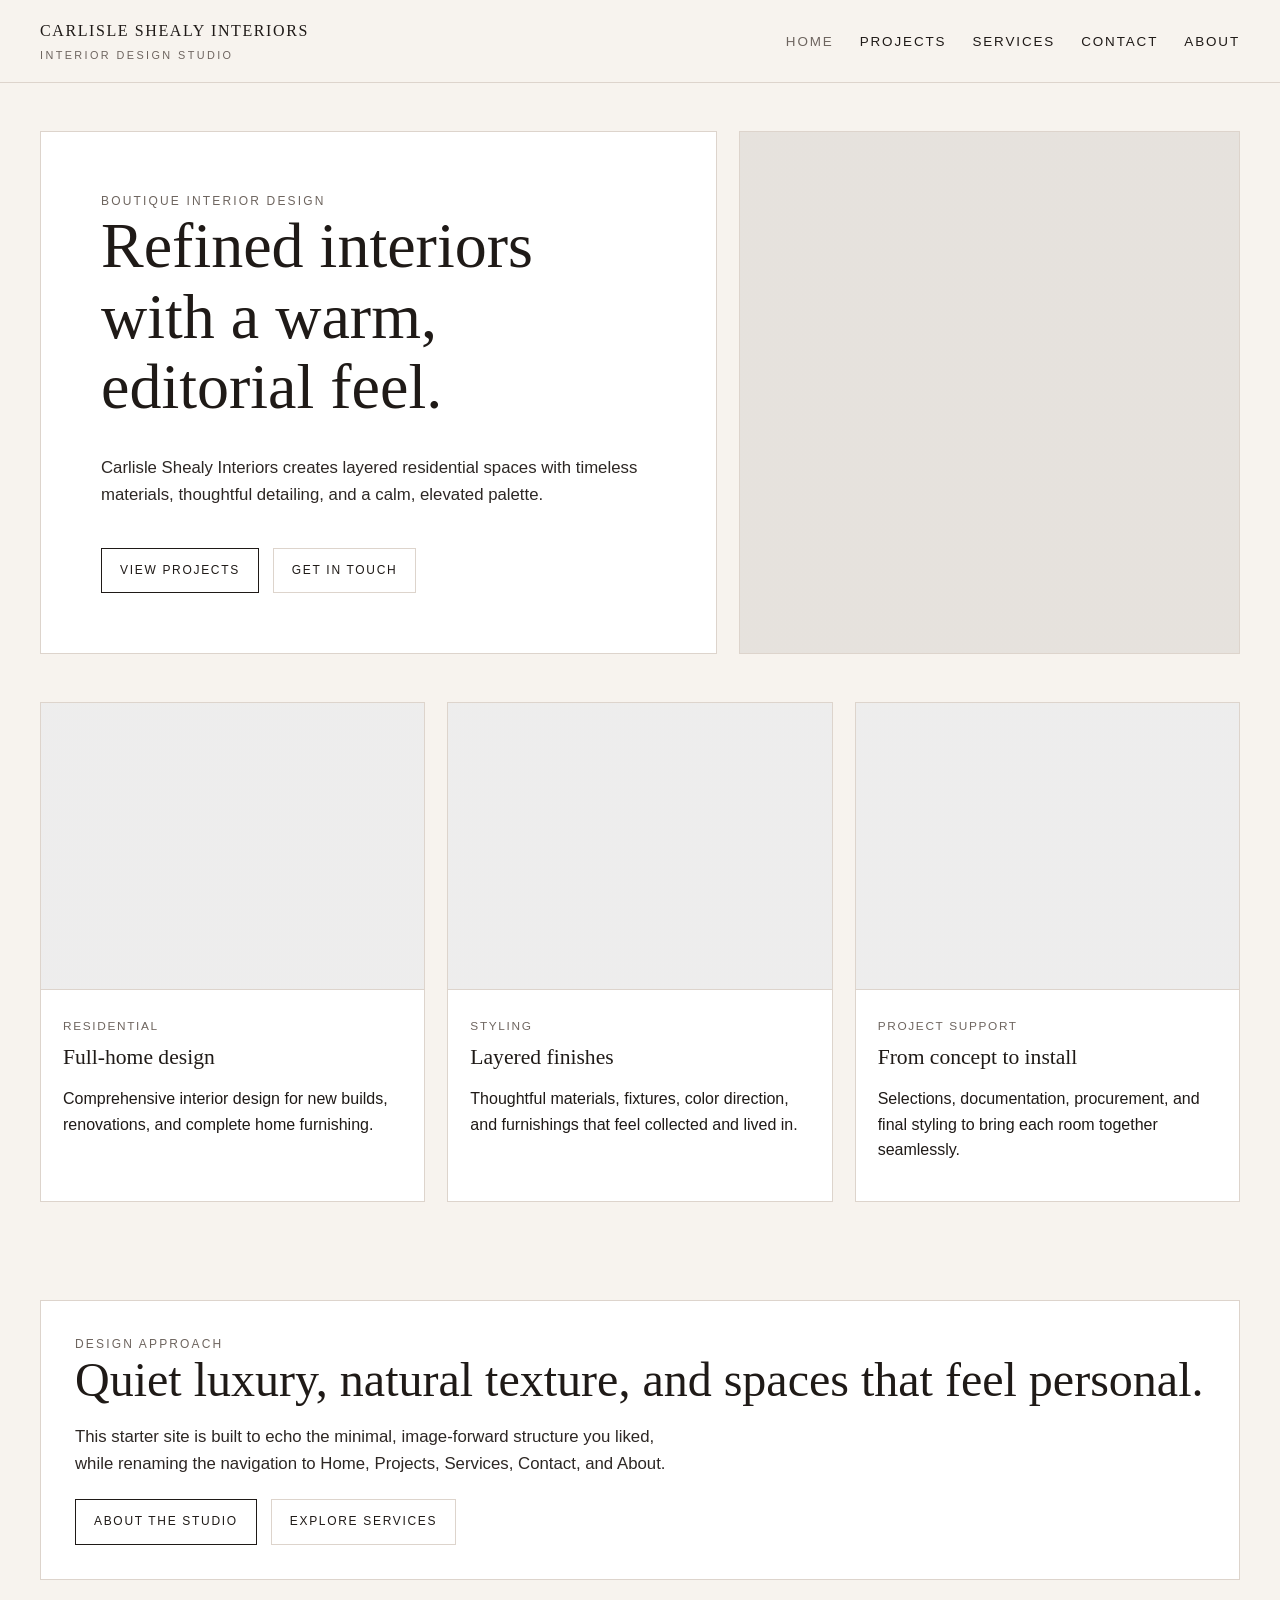
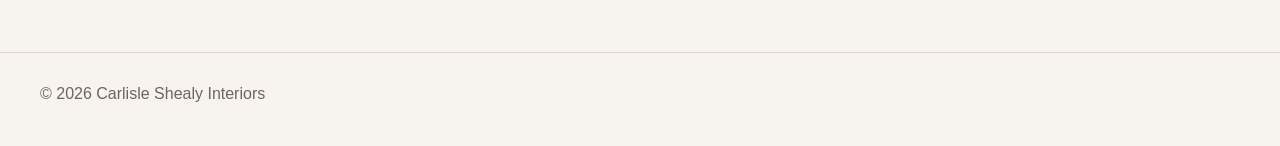
==== index.html @ ef786cfc "Add files via upload" ====
<!doctype html>
<html lang="en">
<head>
  <meta charset="utf-8">
  <meta name="viewport" content="width=device-width,initial-scale=1">
  <title>Carlisle Shealy Interiors</title>
  <link rel="stylesheet" href="assets/styles.css">
</head>
<body>
<header class="site-header">
  <div class="container nav-wrap">
    <a class="brand" href="index.html">Carlisle Shealy Interiors<span class="sub">Interior Design Studio</span></a>
    <nav aria-label="Primary navigation">
      <ul>
        <li><a href="index.html">Home</a></li>
        <li><a href="projects.html">Projects</a></li>
        <li><a href="services.html">Services</a></li>
        <li><a href="contact.html">Contact</a></li>
        <li><a href="about.html">About</a></li>
      </ul>
    </nav>
  </div>
</header>

<main>
  <section class="hero">
    <div class="container hero-grid">
      <div class="hero-copy">
        <div class="eyebrow">Boutique Interior Design</div>
        <h1>Refined interiors with a warm, editorial feel.</h1>
        <p class="lead">Carlisle Shealy Interiors creates layered residential spaces with timeless materials, thoughtful detailing, and a calm, elevated palette.</p>
        <div class="button-row">
          <a class="button" href="projects.html">View Projects</a>
          <a class="button alt" href="contact.html">Get In Touch</a>
        </div>
      </div>
      <div class="hero-image" aria-label="Interior photography placeholder"></div>
    </div>
  </section>

  <section class="section">
    <div class="container grid-3">
      <article class="card">
        <div class="image"></div>
        <div class="card-body">
          <div class="label">Residential</div>
          <h3>Full-home design</h3>
          <p>Comprehensive interior design for new builds, renovations, and complete home furnishing.</p>
        </div>
      </article>
      <article class="card">
        <div class="image"></div>
        <div class="card-body">
          <div class="label">Styling</div>
          <h3>Layered finishes</h3>
          <p>Thoughtful materials, fixtures, color direction, and furnishings that feel collected and lived in.</p>
        </div>
      </article>
      <article class="card">
        <div class="image"></div>
        <div class="card-body">
          <div class="label">Project Support</div>
          <h3>From concept to install</h3>
          <p>Selections, documentation, procurement, and final styling to bring each room together seamlessly.</p>
        </div>
      </article>
    </div>
  </section>

  <section class="section">
    <div class="container cta">
      <div class="eyebrow">Design Approach</div>
      <h2>Quiet luxury, natural texture, and spaces that feel personal.</h2>
      <p class="lead">This starter site is built to echo the minimal, image-forward structure you liked, while renaming the navigation to Home, Projects, Services, Contact, and About.</p>
      <div class="button-row">
        <a class="button" href="about.html">About the Studio</a>
        <a class="button alt" href="services.html">Explore Services</a>
      </div>
    </div>
  </section>
</main>

<footer class="site-footer">
  <div class="container">© 2026 Carlisle Shealy Interiors</div>
</footer>
<script src="assets/main.js"></script>
</body>
</html>
---- assets/styles.css ----
:root{
  --bg:#f7f3ee;
  --text:#1f1a17;
  --muted:#6e655f;
  --line:#ddd4cc;
  --card:#ffffff;
  --accent:#c7b6a4;
  --max:1200px;
}
*{box-sizing:border-box}
html{scroll-behavior:smooth}
body{
  margin:0;
  font-family: "Helvetica Neue", Arial, sans-serif;
  color:var(--text);
  background:var(--bg);
  line-height:1.6;
}
img{max-width:100%;display:block}
a{color:inherit;text-decoration:none}
.container{width:min(calc(100% - 48px), var(--max)); margin:0 auto}
.site-header{
  position:sticky; top:0; z-index:20;
  background:rgba(247,243,238,.94);
  backdrop-filter: blur(10px);
  border-bottom:1px solid var(--line);
}
.nav-wrap{
  display:flex; align-items:center; justify-content:space-between;
  min-height:82px; gap:24px;
}
.brand{
  font-family: Georgia, "Times New Roman", serif;
  letter-spacing:.1em; text-transform:uppercase;
  font-size:1rem;
}
.brand .sub{
  display:block; font-family:"Helvetica Neue", Arial, sans-serif;
  letter-spacing:.22em; font-size:.68rem; color:var(--muted); margin-top:4px;
}
nav ul{
  margin:0; padding:0; list-style:none; display:flex; gap:26px; flex-wrap:wrap;
}
nav a{
  font-size:.84rem; letter-spacing:.14em; text-transform:uppercase;
}
nav a:hover, nav a.active{color:var(--muted)}
.hero{
  padding:48px 0 22px;
}
.hero-grid{
  display:grid; grid-template-columns:1.15fr .85fr; gap:22px; align-items:stretch;
}
.hero-copy{
  background:var(--card);
  padding:60px; border:1px solid var(--line);
  display:flex; flex-direction:column; justify-content:center;
  min-height:480px;
}
.eyebrow{
  text-transform:uppercase; letter-spacing:.18em; font-size:.75rem; color:var(--muted);
}
h1,h2,h3{
  font-family: Georgia, "Times New Roman", serif;
  font-weight:500; line-height:1.1; margin:0 0 16px;
}
h1{font-size:clamp(2.3rem, 5vw, 4.5rem)}
h2{font-size:clamp(1.8rem, 4vw, 3rem)}
h3{font-size:1.35rem}
.lead{font-size:1.05rem; max-width:38rem; color:#2d2724}
.button-row{display:flex; gap:14px; flex-wrap:wrap; margin-top:22px}
.button{
  display:inline-block; border:1px solid var(--text);
  padding:12px 18px; text-transform:uppercase; letter-spacing:.14em;
  font-size:.75rem; transition:.2s ease;
}
.button:hover{background:var(--text); color:var(--bg)}
.button.alt{border-color:var(--line); background:var(--card)}
.hero-image,
.placeholder{
  min-height:480px;
  border:1px solid var(--line);
  background:
    linear-gradient(rgba(31,26,23,.08), rgba(31,26,23,.08)),
    url('https://images.unsplash.com/photo-1505693416388-ac5ce068fe85?auto=format&fit=crop&w=1400&q=80') center/cover no-repeat;
}
.page-intro{
  padding:72px 0 28px;
}
.page-intro p{max-width:42rem; color:var(--muted)}
.section{padding:26px 0 72px}
.grid-3{display:grid; grid-template-columns:repeat(3,1fr); gap:22px}
.grid-2{display:grid; grid-template-columns:repeat(2,1fr); gap:22px}
.card{
  background:var(--card); border:1px solid var(--line);
}
.card-body{padding:22px}
.card .image{
  aspect-ratio: 4 / 3;
  background:
    linear-gradient(rgba(31,26,23,.08), rgba(31,26,23,.08)),
    url('https://images.unsplash.com/photo-1484154218962-a197022b5858?auto=format&fit=crop&w=1200&q=80') center/cover no-repeat;
  border-bottom:1px solid var(--line);
}
.card:nth-child(2) .image{
  background:
    linear-gradient(rgba(31,26,23,.08), rgba(31,26,23,.08)),
    url('https://images.unsplash.com/photo-1494526585095-c41746248156?auto=format&fit=crop&w=1200&q=80') center/cover no-repeat;
}
.card:nth-child(3) .image{
  background:
    linear-gradient(rgba(31,26,23,.08), rgba(31,26,23,.08)),
    url('https://images.unsplash.com/photo-1505693416388-ac5ce068fe85?auto=format&fit=crop&w=1200&q=80') center/cover no-repeat;
}
.card:nth-child(4) .image{
  background:
    linear-gradient(rgba(31,26,23,.08), rgba(31,26,23,.08)),
    url('https://images.unsplash.com/photo-1505693416388-ac5ce068fe85?auto=format&fit=crop&w=1200&q=80') center/cover no-repeat;
}
.label{
  display:inline-block;
  font-size:.74rem; letter-spacing:.14em; text-transform:uppercase;
  color:var(--muted); margin-bottom:10px;
}
.list-clean{list-style:none; padding:0; margin:0}
.list-clean li{padding:10px 0; border-bottom:1px solid var(--line)}
.cta{
  background:var(--card); border:1px solid var(--line); padding:34px;
}
.contact-block p{margin:.25rem 0}
.site-footer{
  border-top:1px solid var(--line); padding:28px 0 40px; color:var(--muted);
}
.page-banner{
  padding:54px 0 20px;
}
.page-banner .banner-box{
  background:var(--card);
  border:1px solid var(--line);
  padding:42px;
}
@media (max-width: 900px){
  .hero-grid,.grid-3,.grid-2{grid-template-columns:1fr}
  .hero-copy,.hero-image,.placeholder{min-height:auto}
  .hero-copy{padding:36px 28px}
  .nav-wrap{flex-direction:column; align-items:flex-start; padding:16px 0}
  nav ul{gap:14px}
}
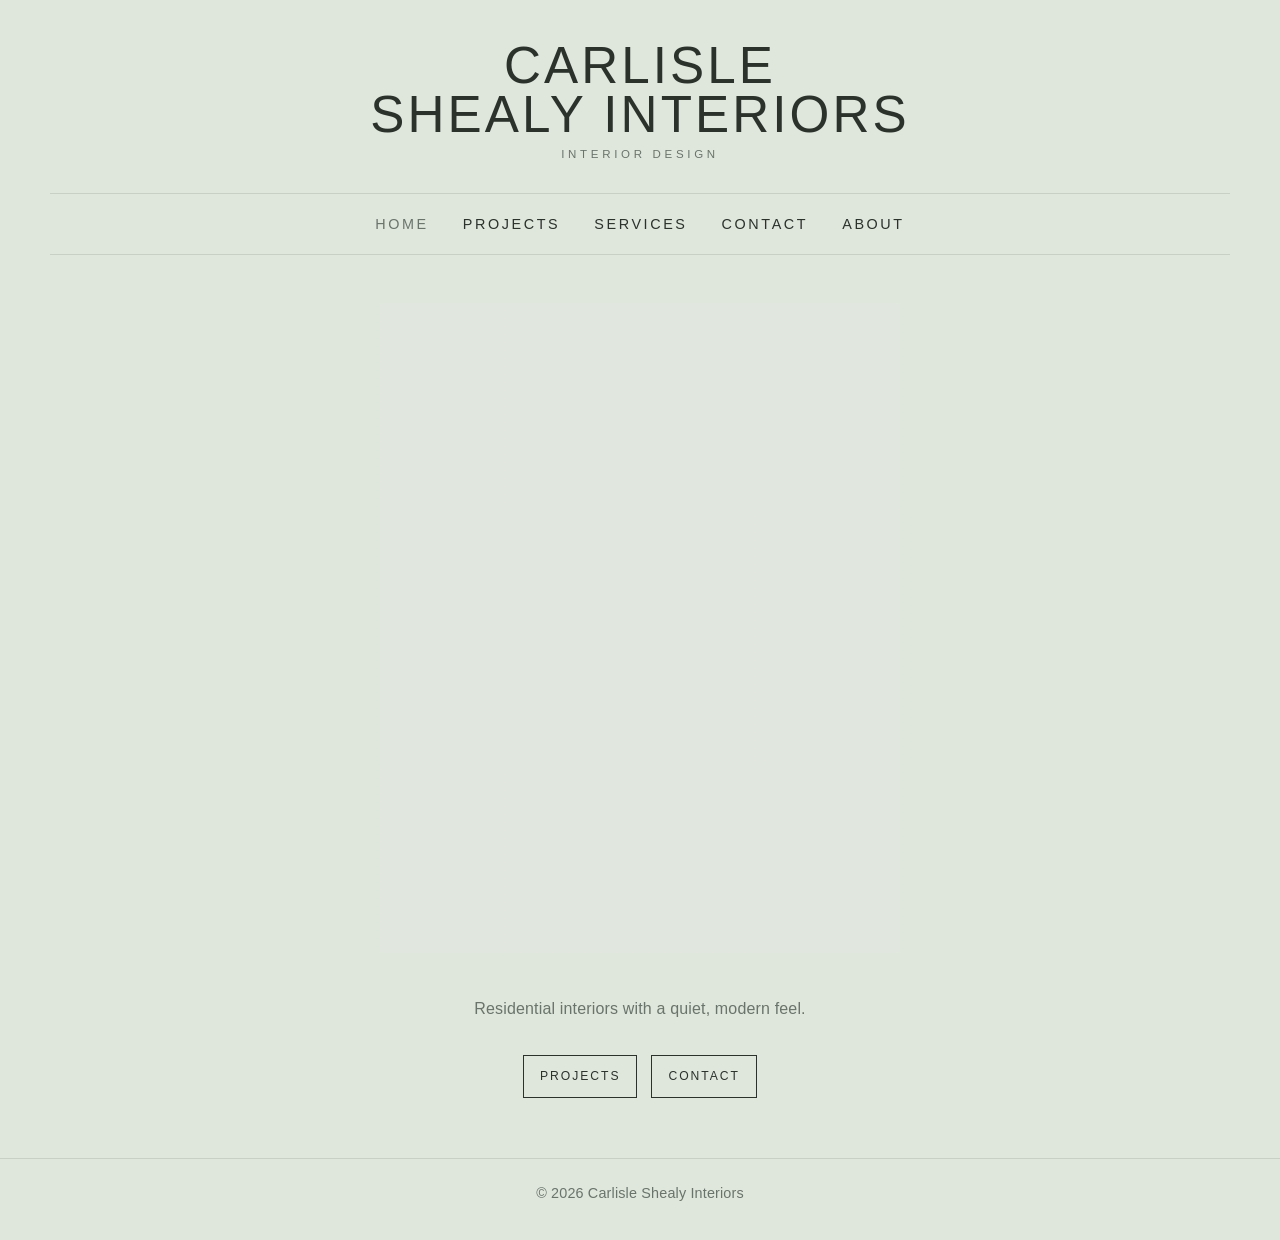
==== commit d5d5cf61: "Add files via upload" ====
--- a/index.html
+++ b/index.html
@@ -7,79 +7,43 @@
   <link rel="stylesheet" href="assets/styles.css">
 </head>
 <body>
+
 <header class="site-header">
-  <div class="container nav-wrap">
-    <a class="brand" href="index.html">Carlisle Shealy Interiors<span class="sub">Interior Design Studio</span></a>
-    <nav aria-label="Primary navigation">
-      <ul>
-        <li><a href="index.html">Home</a></li>
-        <li><a href="projects.html">Projects</a></li>
-        <li><a href="services.html">Services</a></li>
-        <li><a href="contact.html">Contact</a></li>
-        <li><a href="about.html">About</a></li>
-      </ul>
-    </nav>
+  <div class="container header-inner">
+    <a class="brand" href="index.html">Carlisle<br>Shealy Interiors<span class="sub">Interior Design</span></a>
+    <div class="nav-wrap">
+      <nav aria-label="Primary navigation">
+        <ul>
+          <li><a href="index.html">Home</a></li>
+          <li><a href="projects.html">Projects</a></li>
+          <li><a href="services.html">Services</a></li>
+          <li><a href="contact.html">Contact</a></li>
+          <li><a href="about.html">About</a></li>
+        </ul>
+      </nav>
+    </div>
   </div>
 </header>
 
 <main>
   <section class="hero">
-    <div class="container hero-grid">
-      <div class="hero-copy">
-        <div class="eyebrow">Boutique Interior Design</div>
-        <h1>Refined interiors with a warm, editorial feel.</h1>
-        <p class="lead">Carlisle Shealy Interiors creates layered residential spaces with timeless materials, thoughtful detailing, and a calm, elevated palette.</p>
-        <div class="button-row">
-          <a class="button" href="projects.html">View Projects</a>
-          <a class="button alt" href="contact.html">Get In Touch</a>
-        </div>
-      </div>
-      <div class="hero-image" aria-label="Interior photography placeholder"></div>
+    <div class="container">
+      <div class="hero-tall" aria-label="Interior photography placeholder"></div>
     </div>
   </section>
 
   <section class="section">
-    <div class="container grid-3">
-      <article class="card">
-        <div class="image"></div>
-        <div class="card-body">
-          <div class="label">Residential</div>
-          <h3>Full-home design</h3>
-          <p>Comprehensive interior design for new builds, renovations, and complete home furnishing.</p>
-        </div>
-      </article>
-      <article class="card">
-        <div class="image"></div>
-        <div class="card-body">
-          <div class="label">Styling</div>
-          <h3>Layered finishes</h3>
-          <p>Thoughtful materials, fixtures, color direction, and furnishings that feel collected and lived in.</p>
-        </div>
-      </article>
-      <article class="card">
-        <div class="image"></div>
-        <div class="card-body">
-          <div class="label">Project Support</div>
-          <h3>From concept to install</h3>
-          <p>Selections, documentation, procurement, and final styling to bring each room together seamlessly.</p>
-        </div>
-      </article>
-    </div>
-  </section>
-
-  <section class="section">
-    <div class="container cta">
-      <div class="eyebrow">Design Approach</div>
-      <h2>Quiet luxury, natural texture, and spaces that feel personal.</h2>
-      <p class="lead">This starter site is built to echo the minimal, image-forward structure you liked, while renaming the navigation to Home, Projects, Services, Contact, and About.</p>
+    <div class="container">
+      <div class="minimal-copy">
+        Residential interiors with a quiet, modern feel.
+      </div>
       <div class="button-row">
-        <a class="button" href="about.html">About the Studio</a>
-        <a class="button alt" href="services.html">Explore Services</a>
+        <a class="button" href="projects.html">Projects</a>
+        <a class="button" href="contact.html">Contact</a>
       </div>
     </div>
   </section>
 </main>
-
 <footer class="site-footer">
   <div class="container">© 2026 Carlisle Shealy Interiors</div>
 </footer>
--- a/assets/styles.css
+++ b/assets/styles.css
@@ -1,149 +1,188 @@
 
 :root{
-  --bg:#f7f3ee;
-  --text:#1f1a17;
-  --muted:#6e655f;
-  --line:#ddd4cc;
-  --card:#ffffff;
-  --accent:#c7b6a4;
-  --max:1200px;
+  --bg:#dfe6dc;
+  --panel:#edf1ea;
+  --text:#2b322c;
+  --muted:#6a746b;
+  --line:#c8d0c5;
+  --max:1180px;
 }
 *{box-sizing:border-box}
 html{scroll-behavior:smooth}
 body{
   margin:0;
-  font-family: "Helvetica Neue", Arial, sans-serif;
+  font-family: Arial, Helvetica, sans-serif;
   color:var(--text);
   background:var(--bg);
-  line-height:1.6;
+  line-height:1.5;
+  letter-spacing:.01em;
 }
 img{max-width:100%;display:block}
 a{color:inherit;text-decoration:none}
-.container{width:min(calc(100% - 48px), var(--max)); margin:0 auto}
+.container{width:min(calc(100% - 56px), var(--max)); margin:0 auto}
 .site-header{
-  position:sticky; top:0; z-index:20;
-  background:rgba(247,243,238,.94);
-  backdrop-filter: blur(10px);
+  background:var(--bg);
+  padding:42px 0 20px;
+}
+.header-inner{text-align:center}
+.brand{
+  display:inline-block;
+  font-size:clamp(2rem, 4vw, 3.5rem);
+  line-height:.95;
+  font-weight:300;
+  letter-spacing:.06em;
+  text-transform:uppercase;
+}
+.brand .sub{
+  display:block;
+  font-size:.72rem;
+  letter-spacing:.32em;
+  color:var(--muted);
+  margin-top:10px;
+  font-weight:400;
+}
+.nav-wrap{
+  margin-top:28px;
+  padding:18px 0;
+  border-top:1px solid var(--line);
   border-bottom:1px solid var(--line);
 }
-.nav-wrap{
-  display:flex; align-items:center; justify-content:space-between;
-  min-height:82px; gap:24px;
+nav ul{
+  margin:0;
+  padding:0;
+  list-style:none;
+  display:flex;
+  justify-content:center;
+  gap:34px;
+  flex-wrap:wrap;
 }
-.brand{
-  font-family: Georgia, "Times New Roman", serif;
-  letter-spacing:.1em; text-transform:uppercase;
+nav a{
+  font-size:.9rem;
+  letter-spacing:.18em;
+  text-transform:uppercase;
+  color:var(--text);
+}
+nav a:hover, nav a.active{color:var(--muted)}
+.hero{padding:28px 0 44px}
+.hero-image{
+  aspect-ratio: 16 / 10;
+  background:
+    linear-gradient(rgba(255,255,255,.08), rgba(255,255,255,.08)),
+    url('https://images.unsplash.com/photo-1505693416388-ac5ce068fe85?auto=format&fit=crop&w=1800&q=80') center/cover no-repeat;
+}
+.hero-tall{
+  aspect-ratio: 4 / 5;
+  width:min(520px, 100%);
+  margin:0 auto;
+  background:
+    linear-gradient(rgba(255,255,255,.06), rgba(255,255,255,.06)),
+    url('https://images.unsplash.com/photo-1484154218962-a197022b5858?auto=format&fit=crop&w=1400&q=80') center/cover no-repeat;
+}
+.section{padding:0 0 60px}
+.page-banner{padding:16px 0 28px}
+.banner-box{text-align:center}
+.eyebrow{
+  text-transform:uppercase;
+  letter-spacing:.22em;
+  font-size:.75rem;
+  color:var(--muted);
+  margin-bottom:12px;
+}
+h1,h2,h3{
+  margin:0 0 10px;
+  font-weight:300;
+  letter-spacing:.04em;
+  text-transform:uppercase;
+}
+h1{font-size:clamp(1.8rem, 3vw, 2.8rem)}
+h2{font-size:clamp(1.4rem, 2.2vw, 2rem)}
+h3{font-size:1.05rem}
+.lead{
+  max-width:34rem;
+  margin:0 auto;
+  color:var(--muted);
   font-size:1rem;
 }
-.brand .sub{
-  display:block; font-family:"Helvetica Neue", Arial, sans-serif;
-  letter-spacing:.22em; font-size:.68rem; color:var(--muted); margin-top:4px;
-}
-nav ul{
-  margin:0; padding:0; list-style:none; display:flex; gap:26px; flex-wrap:wrap;
-}
-nav a{
-  font-size:.84rem; letter-spacing:.14em; text-transform:uppercase;
-}
-nav a:hover, nav a.active{color:var(--muted)}
-.hero{
-  padding:48px 0 22px;
-}
-.hero-grid{
-  display:grid; grid-template-columns:1.15fr .85fr; gap:22px; align-items:stretch;
-}
-.hero-copy{
-  background:var(--card);
-  padding:60px; border:1px solid var(--line);
-  display:flex; flex-direction:column; justify-content:center;
-  min-height:480px;
-}
-.eyebrow{
-  text-transform:uppercase; letter-spacing:.18em; font-size:.75rem; color:var(--muted);
-}
-h1,h2,h3{
-  font-family: Georgia, "Times New Roman", serif;
-  font-weight:500; line-height:1.1; margin:0 0 16px;
-}
-h1{font-size:clamp(2.3rem, 5vw, 4.5rem)}
-h2{font-size:clamp(1.8rem, 4vw, 3rem)}
-h3{font-size:1.35rem}
-.lead{font-size:1.05rem; max-width:38rem; color:#2d2724}
-.button-row{display:flex; gap:14px; flex-wrap:wrap; margin-top:22px}
-.button{
-  display:inline-block; border:1px solid var(--text);
-  padding:12px 18px; text-transform:uppercase; letter-spacing:.14em;
-  font-size:.75rem; transition:.2s ease;
-}
-.button:hover{background:var(--text); color:var(--bg)}
-.button.alt{border-color:var(--line); background:var(--card)}
-.hero-image,
-.placeholder{
-  min-height:480px;
-  border:1px solid var(--line);
+.grid-3,.grid-2{display:grid; gap:24px}
+.grid-3{grid-template-columns:repeat(3,1fr)}
+.grid-2{grid-template-columns:repeat(2,1fr)}
+.card{background:transparent; border:none}
+.card .image{
+  aspect-ratio: 4 / 5;
+  margin-bottom:12px;
   background:
-    linear-gradient(rgba(31,26,23,.08), rgba(31,26,23,.08)),
-    url('https://images.unsplash.com/photo-1505693416388-ac5ce068fe85?auto=format&fit=crop&w=1400&q=80') center/cover no-repeat;
-}
-.page-intro{
-  padding:72px 0 28px;
-}
-.page-intro p{max-width:42rem; color:var(--muted)}
-.section{padding:26px 0 72px}
-.grid-3{display:grid; grid-template-columns:repeat(3,1fr); gap:22px}
-.grid-2{display:grid; grid-template-columns:repeat(2,1fr); gap:22px}
-.card{
-  background:var(--card); border:1px solid var(--line);
-}
-.card-body{padding:22px}
-.card .image{
-  aspect-ratio: 4 / 3;
-  background:
-    linear-gradient(rgba(31,26,23,.08), rgba(31,26,23,.08)),
-    url('https://images.unsplash.com/photo-1484154218962-a197022b5858?auto=format&fit=crop&w=1200&q=80') center/cover no-repeat;
-  border-bottom:1px solid var(--line);
+    linear-gradient(rgba(255,255,255,.05), rgba(255,255,255,.05)),
+    url('https://images.unsplash.com/photo-1494526585095-c41746248156?auto=format&fit=crop&w=1200&q=80') center/cover no-repeat;
 }
 .card:nth-child(2) .image{
   background:
-    linear-gradient(rgba(31,26,23,.08), rgba(31,26,23,.08)),
-    url('https://images.unsplash.com/photo-1494526585095-c41746248156?auto=format&fit=crop&w=1200&q=80') center/cover no-repeat;
+    linear-gradient(rgba(255,255,255,.05), rgba(255,255,255,.05)),
+    url('https://images.unsplash.com/photo-1484154218962-a197022b5858?auto=format&fit=crop&w=1200&q=80') center/cover no-repeat;
 }
 .card:nth-child(3) .image{
   background:
-    linear-gradient(rgba(31,26,23,.08), rgba(31,26,23,.08)),
+    linear-gradient(rgba(255,255,255,.05), rgba(255,255,255,.05)),
     url('https://images.unsplash.com/photo-1505693416388-ac5ce068fe85?auto=format&fit=crop&w=1200&q=80') center/cover no-repeat;
 }
-.card:nth-child(4) .image{
-  background:
-    linear-gradient(rgba(31,26,23,.08), rgba(31,26,23,.08)),
-    url('https://images.unsplash.com/photo-1505693416388-ac5ce068fe85?auto=format&fit=crop&w=1200&q=80') center/cover no-repeat;
+.card-body{padding:0; text-align:center}
+.label{
+  display:block;
+  font-size:.72rem;
+  letter-spacing:.18em;
+  text-transform:uppercase;
+  color:var(--muted);
+  margin-bottom:8px;
 }
-.label{
+p{margin:.4rem 0 0}
+.minimal-copy{
+  max-width:30rem;
+  margin:0 auto 34px;
+  text-align:center;
+  color:var(--muted);
+}
+.list-clean{
+  list-style:none;
+  padding:0;
+  margin:16px 0 0;
+}
+.list-clean li{
+  padding:10px 0;
+  border-bottom:1px solid var(--line);
+  text-align:center;
+}
+.contact-block, .info-block{
+  max-width:34rem;
+  margin:0 auto;
+  text-align:center;
+}
+.button-row{
+  display:flex;
+  justify-content:center;
+  gap:14px;
+  flex-wrap:wrap;
+  margin-top:22px;
+}
+.button{
   display:inline-block;
-  font-size:.74rem; letter-spacing:.14em; text-transform:uppercase;
-  color:var(--muted); margin-bottom:10px;
+  padding:11px 16px;
+  border:1px solid var(--text);
+  text-transform:uppercase;
+  font-size:.76rem;
+  letter-spacing:.16em;
 }
-.list-clean{list-style:none; padding:0; margin:0}
-.list-clean li{padding:10px 0; border-bottom:1px solid var(--line)}
-.cta{
-  background:var(--card); border:1px solid var(--line); padding:34px;
+.button:hover{
+  background:var(--text);
+  color:var(--bg);
 }
-.contact-block p{margin:.25rem 0}
 .site-footer{
-  border-top:1px solid var(--line); padding:28px 0 40px; color:var(--muted);
-}
-.page-banner{
-  padding:54px 0 20px;
-}
-.page-banner .banner-box{
-  background:var(--card);
-  border:1px solid var(--line);
-  padding:42px;
+  border-top:1px solid var(--line);
+  padding:24px 0 36px;
+  text-align:center;
+  color:var(--muted);
+  font-size:.9rem;
 }
 @media (max-width: 900px){
-  .hero-grid,.grid-3,.grid-2{grid-template-columns:1fr}
-  .hero-copy,.hero-image,.placeholder{min-height:auto}
-  .hero-copy{padding:36px 28px}
-  .nav-wrap{flex-direction:column; align-items:flex-start; padding:16px 0}
-  nav ul{gap:14px}
+  .grid-3,.grid-2{grid-template-columns:1fr}
+  nav ul{gap:18px}
+  .container{width:min(calc(100% - 32px), var(--max))}
 }
